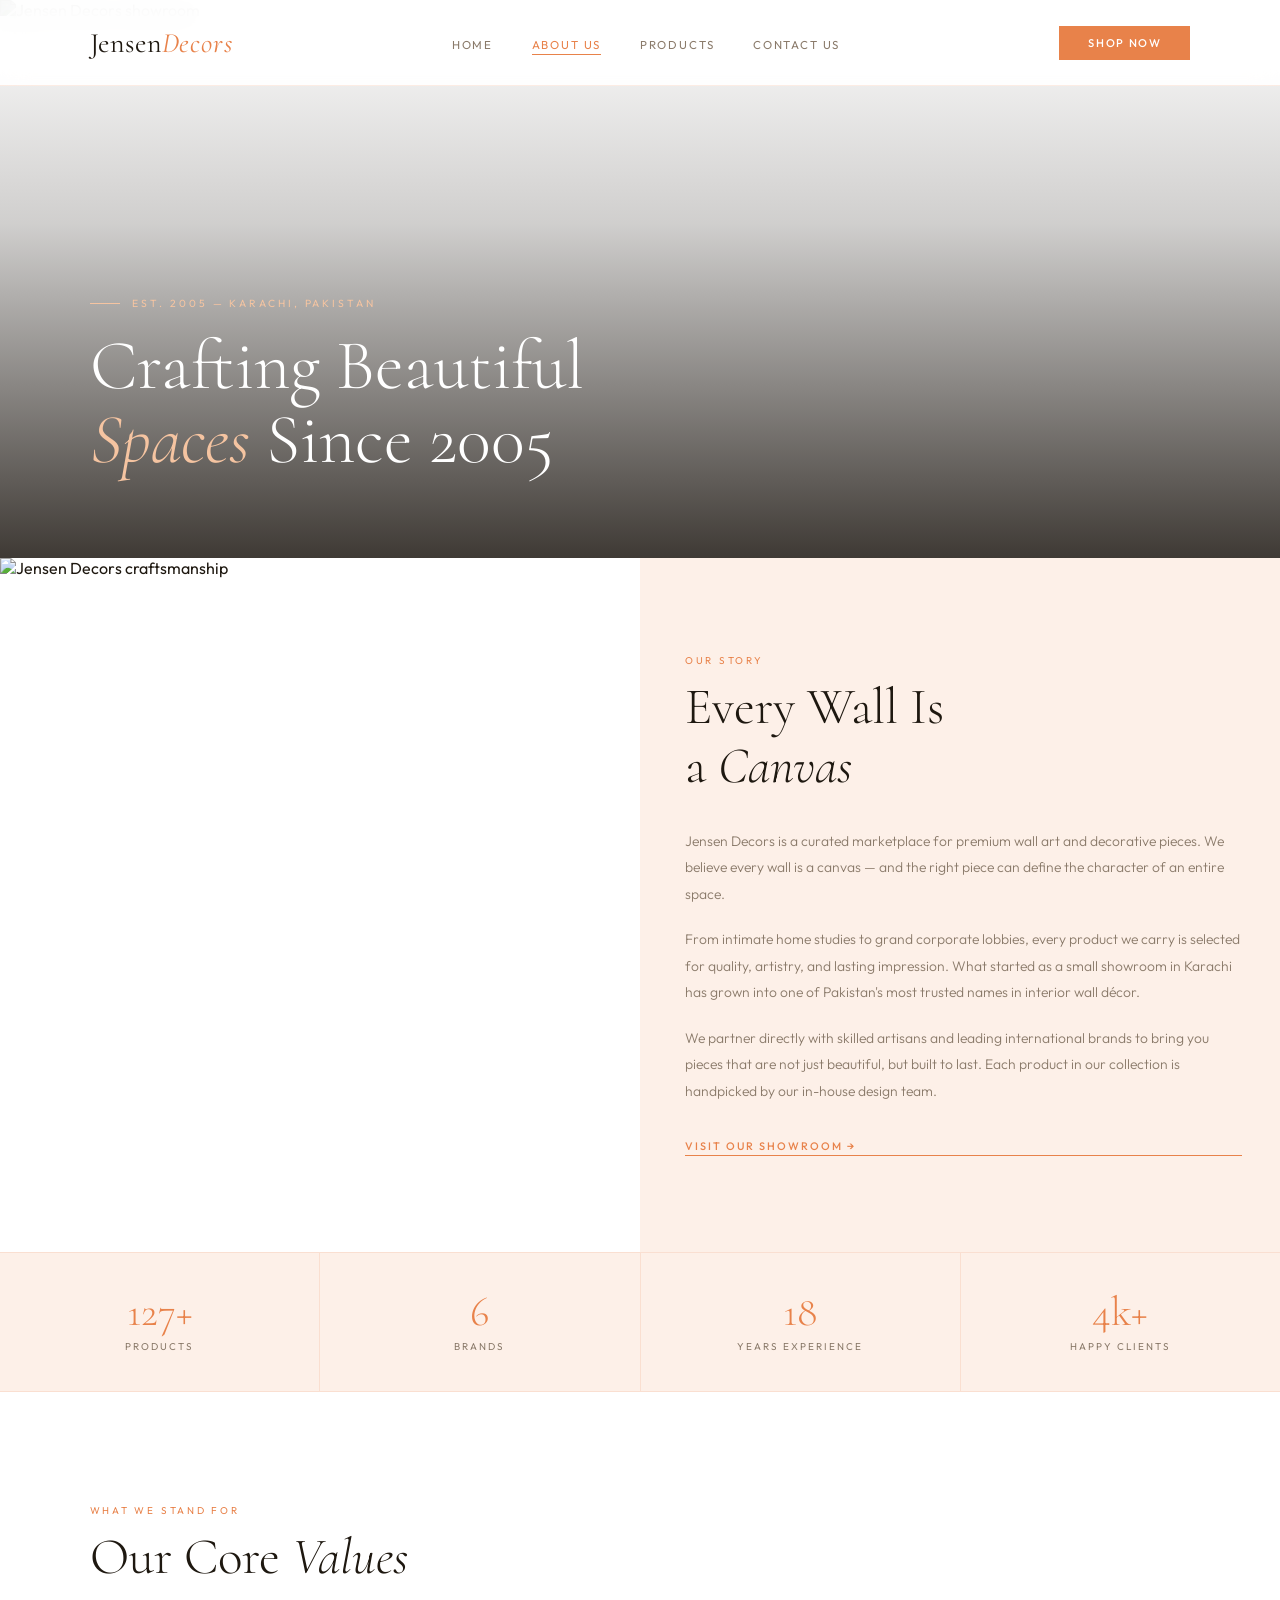
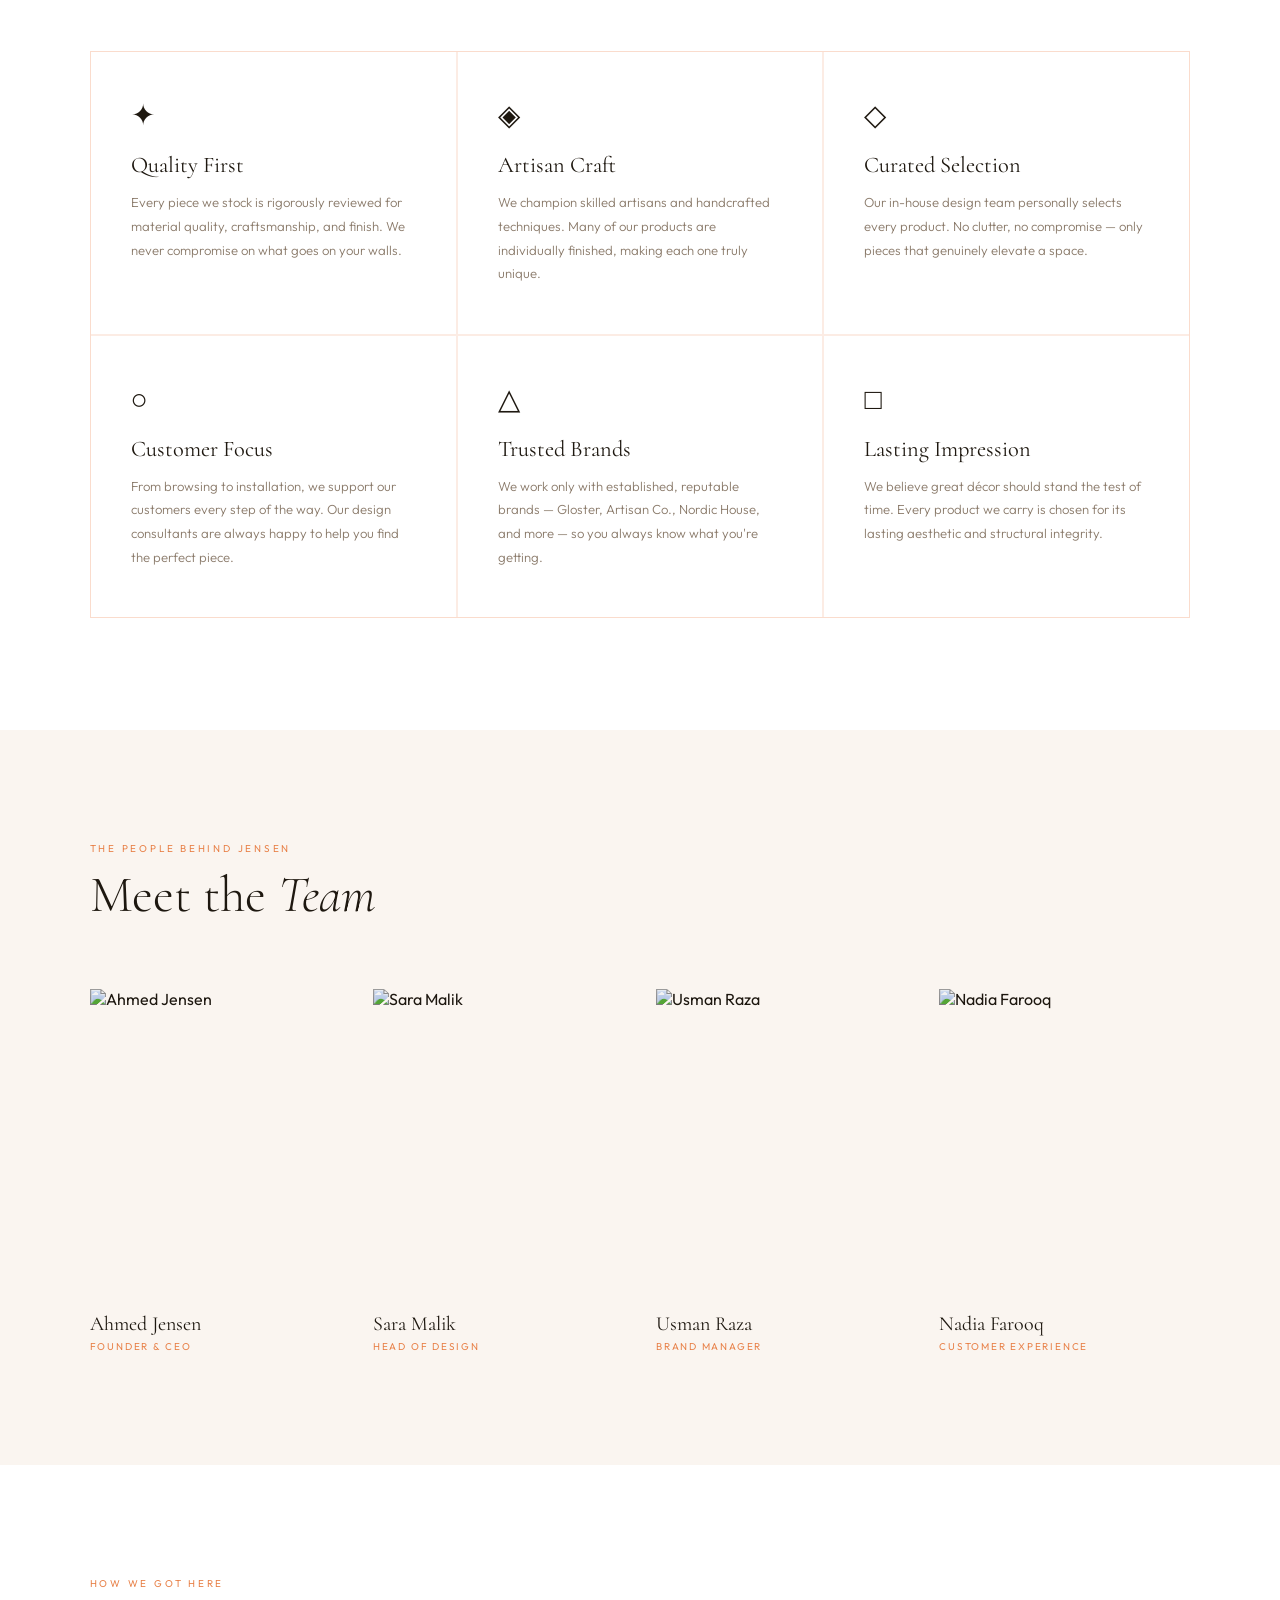
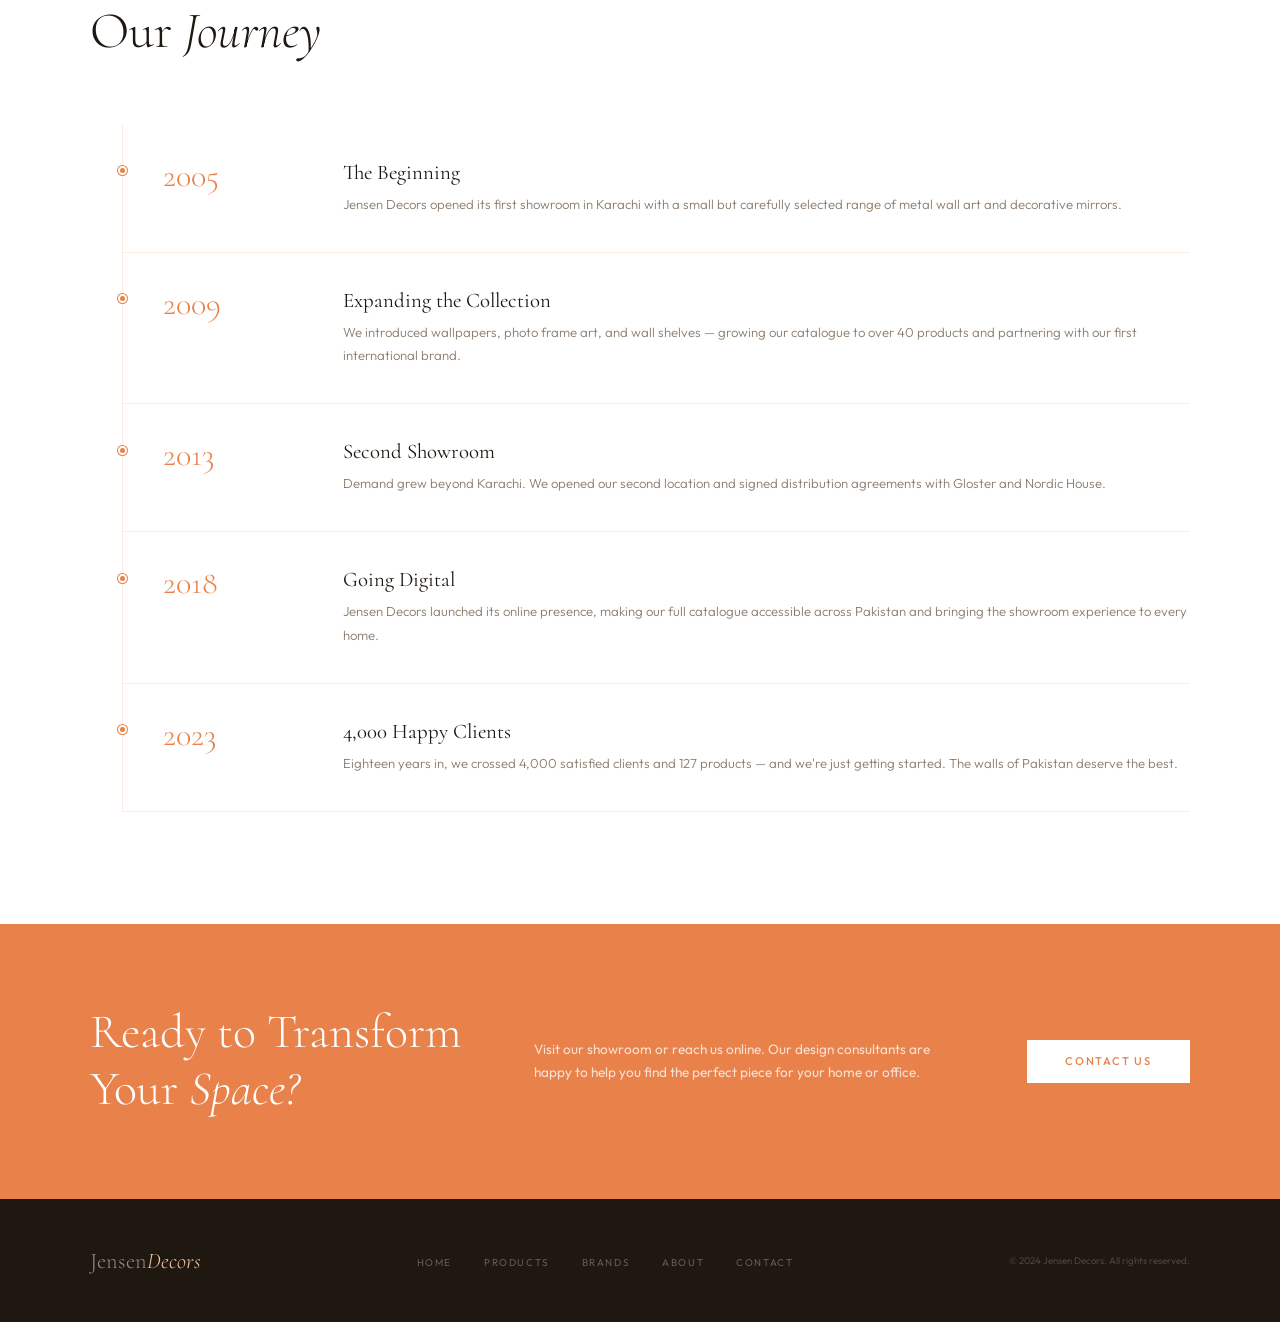
==== about.html @ d96dae10 "Rayyan 1st attempt of E-project" ====
<!DOCTYPE html>
<html lang="en">

<head>
  <meta charset="UTF-8" />
  <meta name="viewport" content="width=device-width, initial-scale=1.0" />
  <title>About Us — Jensen Decors</title>
  <link
    href="https://fonts.googleapis.com/css2?family=Cormorant:ital,wght@0,300;0,400;0,500;1,300;1,400&family=Outfit:wght@300;400;500&display=swap"
    rel="stylesheet" />
  <link rel="stylesheet" href="CSS/about us.css">
  <style>
    /* ── HAMBURGER ── */
    .hbg {
      display: none;
      flex-direction: column;
      justify-content: center;
      gap: 5px;
      cursor: pointer;
      border: none;
      background: none;
      padding: 4px;
      width: 32px;
      height: 32px;
    }

    .hbg span {
      display: block;
      width: 22px;
      height: 1.5px;
      background: var(--ink, #1e1810);
      transform-origin: center;
      transition: transform .38s cubic-bezier(.23, 1, .32, 1),
                  opacity   .28s ease,
                  width     .3s ease;
    }

    .hbg.open span:nth-child(1) { transform: translateY(6.5px) rotate(45deg); }
    .hbg.open span:nth-child(2) { opacity: 0; width: 0; }
    .hbg.open span:nth-child(3) { transform: translateY(-6.5px) rotate(-45deg); }

    /* ── MOBILE NAV DRAWER ── */
    .mob-nav {
      display: none;
      flex-direction: column;
      position: fixed;
      top: 65px; left: 0; right: 0;
      background: #fff;
      border-top: 1px solid rgba(232, 130, 74, .15);
      box-shadow: 0 8px 30px rgba(0, 0, 0, .08);
      z-index: 199;
      padding: 0 7%;
      overflow: hidden;
      max-height: 0;
      transition: max-height .42s cubic-bezier(.23, 1, .32, 1),
                  padding    .42s cubic-bezier(.23, 1, .32, 1);
    }

    .mob-nav.open {
      max-height: 400px;
      padding: 2rem 7%;
    }

    .mob-nav a {
      display: block;
      font-family: 'Outfit', sans-serif;
      font-size: .72rem;
      letter-spacing: .16em;
      text-transform: uppercase;
      color: #8a7a6a;
      font-weight: 400;
      text-decoration: none;
      padding: .6rem 0;
      border-bottom: 1px solid rgba(232, 130, 74, .15);
      transition: color .25s;
    }

    .mob-nav a:last-child { border-bottom: none; }
    .mob-nav a:hover,
    .mob-nav a.active { color: #e8824a; }

    @media (max-width: 900px) {
      .hbg { display: flex; }
    }
  </style>
</head>

<body>

  <!-- NAV -->
  <nav id="nav">
    <a class="logo" href="index.html">Jensen<span>Decors</span></a>
    <ul class="nav-menu">
      <li><a href="index.html">Home</a></li>
      <li><a href="about.html" class="active">About Us</a></li>
      <li><a href="index.html#categories">Products</a></li>
      <li><a href="contact.html">Contact Us</a></li>
    </ul>
    <a class="nav-cta" href="index.html#categories">Shop Now</a>
    <button class="hbg" id="hbg" aria-label="Toggle menu" aria-expanded="false">
      <span></span><span></span><span></span>
    </button>
  </nav>

  <!-- MOBILE NAV DRAWER -->
  <div class="mob-nav" id="mobNav" role="navigation" aria-label="Mobile navigation">
    <a href="index.html">Home</a>
    <a href="about.html" class="active">About Us</a>
    <a href="products.html">Products</a>
    <a href="contact.html">Contact Us</a>
  </div>

  <!-- PAGE HERO -->
  <section class="page-hero">
    <div class="page-hero-img">
      <img src="https://images.unsplash.com/photo-1600210492486-724fe5c67fb0?w=1800&q=80"
        alt="Jensen Decors showroom" />
    </div>
    <div class="page-hero-overlay"></div>
    <div class="page-hero-content">
      <div class="page-hero-tag">Est. 2005 — Karachi, Pakistan</div>
      <h1 class="page-hero-h1">Crafting Beautiful<br><em>Spaces</em> Since 2005</h1>
    </div>
  </section>

  <!-- STORY -->
  <div class="story">
    <div class="story-img reveal">
      <img src="https://images.unsplash.com/photo-1618220179428-22790b461013?w=900&q=80"
        alt="Jensen Decors craftsmanship" />
    </div>
    <div class="story-body reveal reveal-d1">
      <div class="eyebrow">Our Story</div>
      <h2 class="sec-h2">Every Wall Is<br>a <em>Canvas</em></h2>
      <p class="story-p">Jensen Decors is a curated marketplace for premium wall art and decorative pieces. We believe
        every wall is a canvas — and the right piece can define the character of an entire space.</p>
      <p class="story-p">From intimate home studies to grand corporate lobbies, every product we carry is selected for
        quality, artistry, and lasting impression. What started as a small showroom in Karachi has grown into one of
        Pakistan's most trusted names in interior wall décor.</p>
      <p class="story-p">We partner directly with skilled artisans and leading international brands to bring you pieces
        that are not just beautiful, but built to last. Each product in our collection is handpicked by our in-house
        design team.</p>
      <a class="story-link" href="contact.html">Visit Our Showroom →</a>
    </div>
  </div>

  <!-- STATS STRIP -->
  <div class="strip reveal">
    <div class="strip-item">
      <div class="strip-num">127+</div>
      <div class="strip-label">Products</div>
    </div>
    <div class="strip-item">
      <div class="strip-num">6</div>
      <div class="strip-label">Brands</div>
    </div>
    <div class="strip-item">
      <div class="strip-num">18</div>
      <div class="strip-label">Years Experience</div>
    </div>
    <div class="strip-item">
      <div class="strip-num">4k+</div>
      <div class="strip-label">Happy Clients</div>
    </div>
  </div>

  <!-- VALUES -->
  <section class="sec" id="values">
    <div class="values-header reveal">
      <div class="eyebrow">What We Stand For</div>
      <h2 class="sec-h2">Our Core <em>Values</em></h2>
    </div>
    <div class="values-grid">
      <div class="value-card reveal">
        <div class="value-icon">✦</div>
        <div class="value-title">Quality First</div>
        <div class="value-desc">Every piece we stock is rigorously reviewed for material quality, craftsmanship, and
          finish. We never compromise on what goes on your walls.</div>
      </div>
      <div class="value-card reveal reveal-d1">
        <div class="value-icon">◈</div>
        <div class="value-title">Artisan Craft</div>
        <div class="value-desc">We champion skilled artisans and handcrafted techniques. Many of our products are
          individually finished, making each one truly unique.</div>
      </div>
      <div class="value-card reveal reveal-d2">
        <div class="value-icon">◇</div>
        <div class="value-title">Curated Selection</div>
        <div class="value-desc">Our in-house design team personally selects every product. No clutter, no compromise —
          only pieces that genuinely elevate a space.</div>
      </div>
      <div class="value-card reveal">
        <div class="value-icon">○</div>
        <div class="value-title">Customer Focus</div>
        <div class="value-desc">From browsing to installation, we support our customers every step of the way. Our
          design consultants are always happy to help you find the perfect piece.</div>
      </div>
      <div class="value-card reveal reveal-d1">
        <div class="value-icon">△</div>
        <div class="value-title">Trusted Brands</div>
        <div class="value-desc">We work only with established, reputable brands — Gloster, Artisan Co., Nordic House,
          and more — so you always know what you're getting.</div>
      </div>
      <div class="value-card reveal reveal-d2">
        <div class="value-icon">□</div>
        <div class="value-title">Lasting Impression</div>
        <div class="value-desc">We believe great décor should stand the test of time. Every product we carry is chosen
          for its lasting aesthetic and structural integrity.</div>
      </div>
    </div>
  </section>

  <!-- TEAM -->
  <section class="sec" id="team">
    <div class="team-header reveal">
      <div>
        <div class="eyebrow">The People Behind Jensen</div>
        <h2 class="sec-h2">Meet the <em>Team</em></h2>
      </div>
    </div>
    <div class="team-grid">
      <div class="team-card reveal">
        <div class="team-img">
          <img src="https://images.unsplash.com/photo-1560250097-0b93528c311a?w=600&q=80" alt="Ahmed Jensen" />
        </div>
        <div class="team-name">Ahmed Jensen</div>
        <div class="team-role">Founder & CEO</div>
      </div>
      <div class="team-card reveal reveal-d1">
        <div class="team-img">
          <img src="https://images.unsplash.com/photo-1573496359142-b8d87734a5a2?w=600&q=80" alt="Sara Malik" />
        </div>
        <div class="team-name">Sara Malik</div>
        <div class="team-role">Head of Design</div>
      </div>
      <div class="team-card reveal reveal-d2">
        <div class="team-img">
          <img src="https://images.unsplash.com/photo-1472099645785-5658abf4ff4e?w=600&q=80" alt="Usman Raza" />
        </div>
        <div class="team-name">Usman Raza</div>
        <div class="team-role">Brand Manager</div>
      </div>
      <div class="team-card reveal reveal-d3">
        <div class="team-img">
          <img src="https://images.unsplash.com/photo-1580489944761-15a19d654956?w=600&q=80" alt="Nadia Farooq" />
        </div>
        <div class="team-name">Nadia Farooq</div>
        <div class="team-role">Customer Experience</div>
      </div>
    </div>
  </section>

  <!-- TIMELINE -->
  <section class="sec" id="timeline">
    <div class="timeline-header reveal">
      <div class="eyebrow">How We Got Here</div>
      <h2 class="sec-h2">Our <em>Journey</em></h2>
    </div>

    <div class="tl-list">
      <div class="tl-item reveal">
        <div class="tl-year">2005</div>
        <div class="tl-body">
          <div class="tl-title">The Beginning</div>
          <div class="tl-desc">Jensen Decors opened its first showroom in Karachi with a small but carefully selected
            range of metal wall art and decorative mirrors.</div>
        </div>
      </div>
      <div class="tl-item reveal">
        <div class="tl-year">2009</div>
        <div class="tl-body">
          <div class="tl-title">Expanding the Collection</div>
          <div class="tl-desc">We introduced wallpapers, photo frame art, and wall shelves — growing our catalogue to
            over 40 products and partnering with our first international brand.</div>
        </div>
      </div>
      <div class="tl-item reveal">
        <div class="tl-year">2013</div>
        <div class="tl-body">
          <div class="tl-title">Second Showroom</div>
          <div class="tl-desc">Demand grew beyond Karachi. We opened our second location and signed distribution
            agreements with Gloster and Nordic House.</div>
        </div>
      </div>
      <div class="tl-item reveal">
        <div class="tl-year">2018</div>
        <div class="tl-body">
          <div class="tl-title">Going Digital</div>
          <div class="tl-desc">Jensen Decors launched its online presence, making our full catalogue accessible across
            Pakistan and bringing the showroom experience to every home.</div>
        </div>
      </div>
      <div class="tl-item reveal">
        <div class="tl-year">2023</div>
        <div class="tl-body">
          <div class="tl-title">4,000 Happy Clients</div>
          <div class="tl-desc">Eighteen years in, we crossed 4,000 satisfied clients and 127 products — and we're just
            getting started. The walls of Pakistan deserve the best.</div>
        </div>
      </div>
    </div>
  </section>

  <!-- CONTACT BAND -->
  <div class="contact-band reveal">
    <div>
      <h2>Ready to Transform<br>Your <em>Space?</em></h2>
    </div>
    <p>Visit our showroom or reach us online. Our design consultants are happy to help you find the perfect piece for
      your home or office.</p>
    <a class="btn-white" href="contact.html">Contact Us</a>
  </div>

  <!-- FOOTER -->
  <footer>
    <div class="foot-logo">Jensen<span>Decors</span></div>
    <ul class="foot-links">
      <li><a href="index.html">Home</a></li>
      <li><a href="index.html#categories">Products</a></li>
      <li><a href="index.html#brands">Brands</a></li>
      <li><a href="about.html">About</a></li>
      <li><a href="contact.html">Contact</a></li>
    </ul>
    <span class="foot-copy">© 2024 Jensen Decors. All rights reserved.</span>
  </footer>

  <script>
    // Scroll reveal
    const io = new IntersectionObserver(entries => {
      entries.forEach(e => { if (e.isIntersecting) { e.target.classList.add('on'); io.unobserve(e.target); } });
    }, { threshold: 0.1 });
    document.querySelectorAll('.reveal').forEach(el => io.observe(el));

    // Hamburger toggle
    const hbg    = document.getElementById('hbg');
    const mobNav = document.getElementById('mobNav');
    let isOpen   = false;

    hbg.addEventListener('click', function () {
      isOpen = !isOpen;
      hbg.classList.toggle('open', isOpen);
      hbg.setAttribute('aria-expanded', isOpen);

      if (isOpen) {
        mobNav.style.display = 'flex';
        mobNav.offsetHeight;
        mobNav.classList.add('open');
      } else {
        mobNav.classList.remove('open');
        mobNav.addEventListener('transitionend', function handler() {
          if (!isOpen) mobNav.style.display = 'none';
          mobNav.removeEventListener('transitionend', handler);
        });
      }
    });

    mobNav.querySelectorAll('a').forEach(function (link) {
      link.addEventListener('click', function () {
        isOpen = false;
        hbg.classList.remove('open');
        hbg.setAttribute('aria-expanded', 'false');
        mobNav.classList.remove('open');
        mobNav.addEventListener('transitionend', function handler() {
          mobNav.style.display = 'none';
          mobNav.removeEventListener('transitionend', handler);
        });
      });
    });
  </script>
</body>

</html>
---- CSS/about us.css ----
*,
    *::before,
    *::after {
      margin: 0;
      padding: 0;
      box-sizing: border-box;
    }

    html {
      scroll-behavior: smooth;
    }

    body {
      font-family: 'Outfit', sans-serif;
      background: #ffffff;
      color: #1e1810;
      overflow-x: hidden;
    }

    img {
      display: block;
      width: 100%;
      height: 100%;
      object-fit: cover;
    }

    a {
      text-decoration: none;
      color: inherit;
    }

    /* ── NAV ── */
    nav {
      position: fixed;
      top: 0;
      left: 0;
      right: 0;
      z-index: 200;
      display: flex;
      align-items: center;
      justify-content: space-between;
      padding: 1.6rem 7%;
      background: rgba(255, 255, 255, .94);
      backdrop-filter: blur(14px);
      border-bottom: 1px solid  rgba(232, 130, 74, .15);
      transition: all 450ms ease;
    }

    .logo {
      font-family: 'Cormorant', serif;
      font-size: 1.75rem;
      font-weight: 400;
      letter-spacing: .03em;
      color: #1e1810;
    }

    .logo span {
      font-style: italic;
      color: #e8824a;
    }

    .nav-menu {
      display: flex;
      gap: 2.4rem;
      list-style: none;
    }

    .nav-menu a {
      font-size: .72rem;
      letter-spacing: .16em;
      text-transform: uppercase;
      color: #8a7a6a;
      font-weight: 400;
      position: relative;
      padding-bottom: 3px;
      transition: color .3s;
    }

    .nav-menu a::after {
      content: '';
      position: absolute;
      bottom: 0;
      left: 0;
      width: 0;
      height: 1px;
      background: #e8824a;
      transition: width .35s ease;
    }

    .nav-menu a:hover {
      color: #e8824a;
    }

    .nav-menu a:hover::after {
      width: 100%;
    }

    .nav-menu a.active {
      color: #e8824a;
    }

    .nav-menu a.active::after {
      width: 100%;
    }

    .nav-cta {
      font-size: .7rem;
      letter-spacing: .15em;
      text-transform: uppercase;
      color: #ffffff;
      background: #e8824a;
      padding: .62rem 1.8rem;
      font-weight: 500;
      transition: opacity .3s;
    }

    .nav-cta:hover {
      opacity: .85;
    }

    .hbg {
      display: none;
      flex-direction: column;
      gap: 5px;
      cursor: pointer;
      border: none;
      background: none;
    }

    .hbg span {
      display: block;
      width: 22px;
      height: 1.5px;
      background: #1e1810;
    }

    /* ── PAGE HERO ── */
    .page-hero {
      height: 62vh;
      min-height: 400px;
      position: relative;
      overflow: hidden;
      display: flex;
      align-items: flex-end;
      margin-top: 0;
      padding-top: 80px;
    }

    .page-hero-img {
      position: absolute;
      inset: 0;
    }

    .page-hero-img img {
      object-position: center 40%;
      filter: brightness(.55);
    }

    .page-hero-overlay {
      position: absolute;
      inset: 0;
      background: linear-gradient(to top, rgba(20, 14, 8, .82) 0%, rgba(20, 14, 8, .2) 60%, transparent 100%);
    }

    .page-hero-content {
      position: relative;
      z-index: 2;
      padding: 0 7% 5rem;
      animation: heroUp 1s cubic-bezier(.16, 1, .3, 1) both;
    }

    @keyframes heroUp {
      from {
        opacity: 0;
        transform: translateY(28px);
      }

      to {
        opacity: 1;
        transform: translateY(0);
      }
    }

    .page-hero-tag {
      display: inline-flex;
      align-items: center;
      gap: .8rem;
      font-size: .65rem;
      letter-spacing: .28em;
      text-transform: uppercase;
      color: #f5c4a1;
      margin-bottom: 1.2rem;
    }

    .page-hero-tag::before {
      content: '';
      width: 30px;
      height: 1px;
      background: #f5c4a1;
    }

    .page-hero-h1 {
      font-family: 'Cormorant', serif;
      font-size: clamp(2.8rem, 5.5vw, 5rem);
      font-weight: 300;
      line-height: 1.06;
      color: #fff;
    }

    .page-hero-h1 em {
      font-style: italic;
      color: #f5c4a1;
    }

    /* ── SHARED SECTION ── */
    .sec {
      padding: 7rem 7%;
    }

    .eyebrow {
      font-size: .62rem;
      letter-spacing: .28em;
      text-transform: uppercase;
      color: #e8824a;
      margin-bottom: .7rem;
    }

    .sec-h2 {
      font-family: 'Cormorant', serif;
      font-size: clamp(2.2rem, 4vw, 3.4rem);
      font-weight: 300;
      line-height: 1.15;
      color: #1e1810;
    }

    .sec-h2 em {
      font-style: italic;
    }

    /* ── STORY SECTION ── */
    .story {
      display: grid;
      grid-template-columns: 1fr 1fr;
      min-height: 580px;
    }

    .story-img {
      position: relative;
      overflow: hidden;
    }

    .story-img img {
      height: 100%;
    }

    .story-body {
      background: #fdf0e8;
      padding: 6rem 6% 6rem 7%;
      display: flex;
      flex-direction: column;
      justify-content: center;
    }

    .story-body .sec-h2 {
      margin-bottom: 2rem;
    }

    .story-p {
      font-size: .87rem;
      color: #8a7a6a;
      line-height: 1.9;
      font-weight: 300;
      margin-bottom: 1.2rem;
    }

    .story-link {
      display: inline-flex;
      align-items: center;
      gap: .7rem;
      margin-top: 1rem;
      font-size: .68rem;
      letter-spacing: .18em;
      text-transform: uppercase;
      color: #e8824a;
      font-weight: 500;
      border-bottom: 1px solid #e8824a;
      padding-bottom: 2px;
      transition: opacity .3s;
    }

    .story-link:hover {
      opacity: .7;
    }

    /* ── STATS STRIP ── */
    .strip {
      display: flex;
      justify-content: center;
      background: #fdf0e8;
      border-top: 1px solid  rgba(232, 130, 74, .15);
      border-bottom: 1px solid  rgba(232, 130, 74, .15);
    }

    .strip-item {
      flex: 1;
      text-align: center;
      padding: 2.4rem 1rem;
      border-right: 1px solid  rgba(232, 130, 74, .15);
    }

    .strip-item:last-child {
      border-right: none;
    }

    .strip-num {
      font-family: 'Cormorant', serif;
      font-size: 2.6rem;
      font-weight: 300;
      color: #e8824a;
      line-height: 1;
    }

    .strip-label {
      font-size: .62rem;
      letter-spacing: .2em;
      text-transform: uppercase;
      color: #8a7a6a;
      margin-top: .4rem;
    }

    /* ── VALUES ── */
    #values {
      background: #ffffff;
    }

    .values-header {
      margin-bottom: 4rem;
    }

    .values-grid {
      display: grid;
      grid-template-columns: repeat(3, 1fr);
      gap: 2px;
      background:  rgba(232, 130, 74, .15);
      border: 1px solid  rgba(232, 130, 74, .15);
    }

    .value-card {
      background: #ffffff;
      padding: 3rem 2.5rem;
      transition: background .3s;
    }

    .value-card:hover {
      background: #faf5f0;
    }

    .value-icon {
      font-size: 1.8rem;
      margin-bottom: 1.4rem;
      line-height: 1;
    }

    .value-title {
      font-family: 'Cormorant', serif;
      font-size: 1.4rem;
      font-weight: 400;
      color: #1e1810;
      margin-bottom: .8rem;
    }

    .value-desc {
      font-size: .82rem;
      color: #8a7a6a;
      line-height: 1.8;
      font-weight: 300;
    }

    /* ── TEAM ── */
    #team {
      background: #faf5f0;
    }

    .team-header {
      display: flex;
      justify-content: space-between;
      align-items: flex-end;
      margin-bottom: 4rem;
      flex-wrap: wrap;
      gap: 1rem;
    }

    .team-grid {
      display: grid;
      grid-template-columns: repeat(4, 1fr);
      gap: 2rem;
    }

    .team-card {
      display: flex;
      flex-direction: column;
    }

    .team-img {
      height: 300px;
      overflow: hidden;
      position: relative;
      margin-bottom: 1.4rem;
    }

    .team-img img {
      transition: transform .6s ease;
      filter: brightness(.95);
    }

    .team-card:hover .team-img img {
      transform: scale(1.04);
    }

    .team-name {
      font-family: 'Cormorant', serif;
      font-size: 1.25rem;
      font-weight: 400;
      color: #1e1810;
      margin-bottom: .3rem;
    }

    .team-role {
      font-size: .62rem;
      letter-spacing: .18em;
      text-transform: uppercase;
      color: #e8824a;
    }

    /* ── TIMELINE ── */
    #timeline {
      background: #ffffff;
    }

    .timeline-header {
      margin-bottom: 4rem;
    }

    .tl-list {
      display: flex;
      flex-direction: column;
      gap: 0;
      border-left: 1px solid  rgba(232, 130, 74, .15);
      margin-left: 2rem;
    }

    .tl-item {
      display: grid;
      grid-template-columns: 140px 1fr;
      gap: 2.5rem;
      padding: 2.2rem 0 2.2rem 2.5rem;
      border-bottom: 1px solid  rgba(232, 130, 74, .15);
      position: relative;
    }

    .tl-item::before {
      content: '';
      position: absolute;
      left: -5px;
      top: 2.6rem;
      width: 9px;
      height: 9px;
      border-radius: 50%;
      background: #e8824a;
      border: 2px solid #ffffff;
      box-shadow: 0 0 0 1px #e8824a;
    }

    .tl-year {
      font-family: 'Cormorant', serif;
      font-size: 2rem;
      font-weight: 300;
      color: #e8824a;
      line-height: 1;
    }


    .tl-title {
      font-family: 'Cormorant', serif;
      font-size: 1.3rem;
      font-weight: 400;
      color: #1e1810;
      margin-bottom: .5rem;
    }

    .tl-desc {
      font-size: .82rem;
      color: #8a7a6a;
      line-height: 1.8;
      font-weight: 300;
    }

    /* ── CONTACT TEASER ── */
    .contact-band {
      background: #e8824a;
      padding: 5rem 7%;
      display: flex;
      align-items: center;
      justify-content: space-between;
      gap: 3rem;
    }

    .contact-band h2 {
      font-family: 'Cormorant', serif;
      font-size: clamp(2rem, 4vw, 3rem);
      font-weight: 300;
      color: #fff;
      line-height: 1.2;
    }

    .contact-band h2 em {
      font-style: italic;
    }

    .contact-band p {
      font-size: .85rem;
      color: rgba(255, 255, 255, .75);
      line-height: 1.7;
      max-width: 420px;
    }

    .btn-white {
      flex-shrink: 0;
      font-size: .7rem;
      letter-spacing: .16em;
      text-transform: uppercase;
      color: #e8824a;
      background: #fff;
      padding: .9rem 2.4rem;
      font-weight: 500;
      white-space: nowrap;
      transition: opacity .3s;
    }

    .btn-white:hover {
      opacity: .9;
    }

    /* ── FOOTER ── */
    footer {
      background: #1e1810;
      padding: 3rem 7%;
      display: flex;
      justify-content: space-between;
      align-items: center;
    }

    .foot-logo {
      font-family: 'Cormorant', serif;
      font-size: 1.4rem;
      font-weight: 300;
      color: rgba(255, 255, 255, .5);
    }

    .foot-logo span {
      font-style: italic;
      color: #f5c4a1;
    }

    .foot-links {
      display: flex;
      gap: 2rem;
      list-style: none;
    }

    .foot-links a {
      font-size: .62rem;
      letter-spacing: .16em;
      text-transform: uppercase;
      color: rgba(255, 255, 255, .3);
      transition: color .3s;
    }

    .foot-links a:hover {
      color: #f5c4a1;
    }

    .foot-copy {
      font-size: .6rem;
      color: rgba(255, 255, 255, .2);
    }

    /* ── REVEAL ── */
    .reveal {
      opacity: 0;
      transform: translateY(24px);
      transition: opacity .8s ease, transform .8s cubic-bezier(.16, 1, .3, 1);
    }

    .reveal.on {
      opacity: 1;
      transform: none;
    }

    .reveal-d1 {
      transition-delay: .1s;
    }

    .reveal-d2 {
      transition-delay: .2s;
    }

    .reveal-d3 {
      transition-delay: .3s;
    }

    /* ── RESPONSIVE ── */
    @media(max-width:960px) {
        .story {
            grid-template-columns: 1fr;
      }

      .story-img {
          height: 360px;
      }

      .story-body {
        padding: 4rem 7%;
      }
      
      .values-grid {
        grid-template-columns: 1fr 1fr;
      }
      
      .team-grid {
        grid-template-columns: 1fr 1fr;
        gap: 1.5rem;
      }
      
      .contact-band {
        flex-direction: column;
        text-align: center;
        align-items: center;
      }

      .contact-band p {
        max-width: 100%;
      }
    }

    @media(max-width:640px) {

      .nav-menu,
      .nav-cta {
        display: none;
      }

      .hbg {
        display: flex;
      }

      .sec {
        padding: 4rem 5%;
      }

      .page-hero {
        height: 55vh;
        min-height: 320px;
      }

      .page-hero-content {
        padding: 0 5% 4rem;
      }

      .story-img {
        height: 280px;
      }

      .story-body {
        padding: 3rem 5%;
      }

      .strip {
        flex-wrap: wrap;
      }

      .strip-item {
        flex: 1 1 50%;
        border-right: none;
        border-bottom: 1px solid  rgba(232, 130, 74, .15);
      }

      .strip-item:nth-child(odd) {
        border-right: 1px solid  rgba(232, 130, 74, .15);
      }

      .strip-item:last-child {
        border-bottom: none;
      }

      .values-grid {
        grid-template-columns: 1fr;
      }

      .team-grid {
        grid-template-columns: 1fr 1fr;
        gap: 1rem;
      }

      .team-img {
        height: 200px;
      }

      .tl-item {
        grid-template-columns: 80px 1fr;
        gap: 1rem;
        padding-left: 1.5rem;
      }

      .tl-year {
        font-size: 1.4rem;
      }

      .contact-band {
        padding: 3.5rem 5%;
        gap: 1.5rem;
      }

      footer {
        flex-direction: column;
        gap: 1.4rem;
        /* text-align: center; */
      }

      .foot-links {
        justify-content: center;
        flex-wrap: wrap;
        gap: 1.2rem;
      }
    }

    @media(max-width:400px) {
      .team-grid {
        grid-template-columns: 1fr;
      }

      .strip-item {
        flex: 1 1 100%;
        border-right: none;
      }
    }
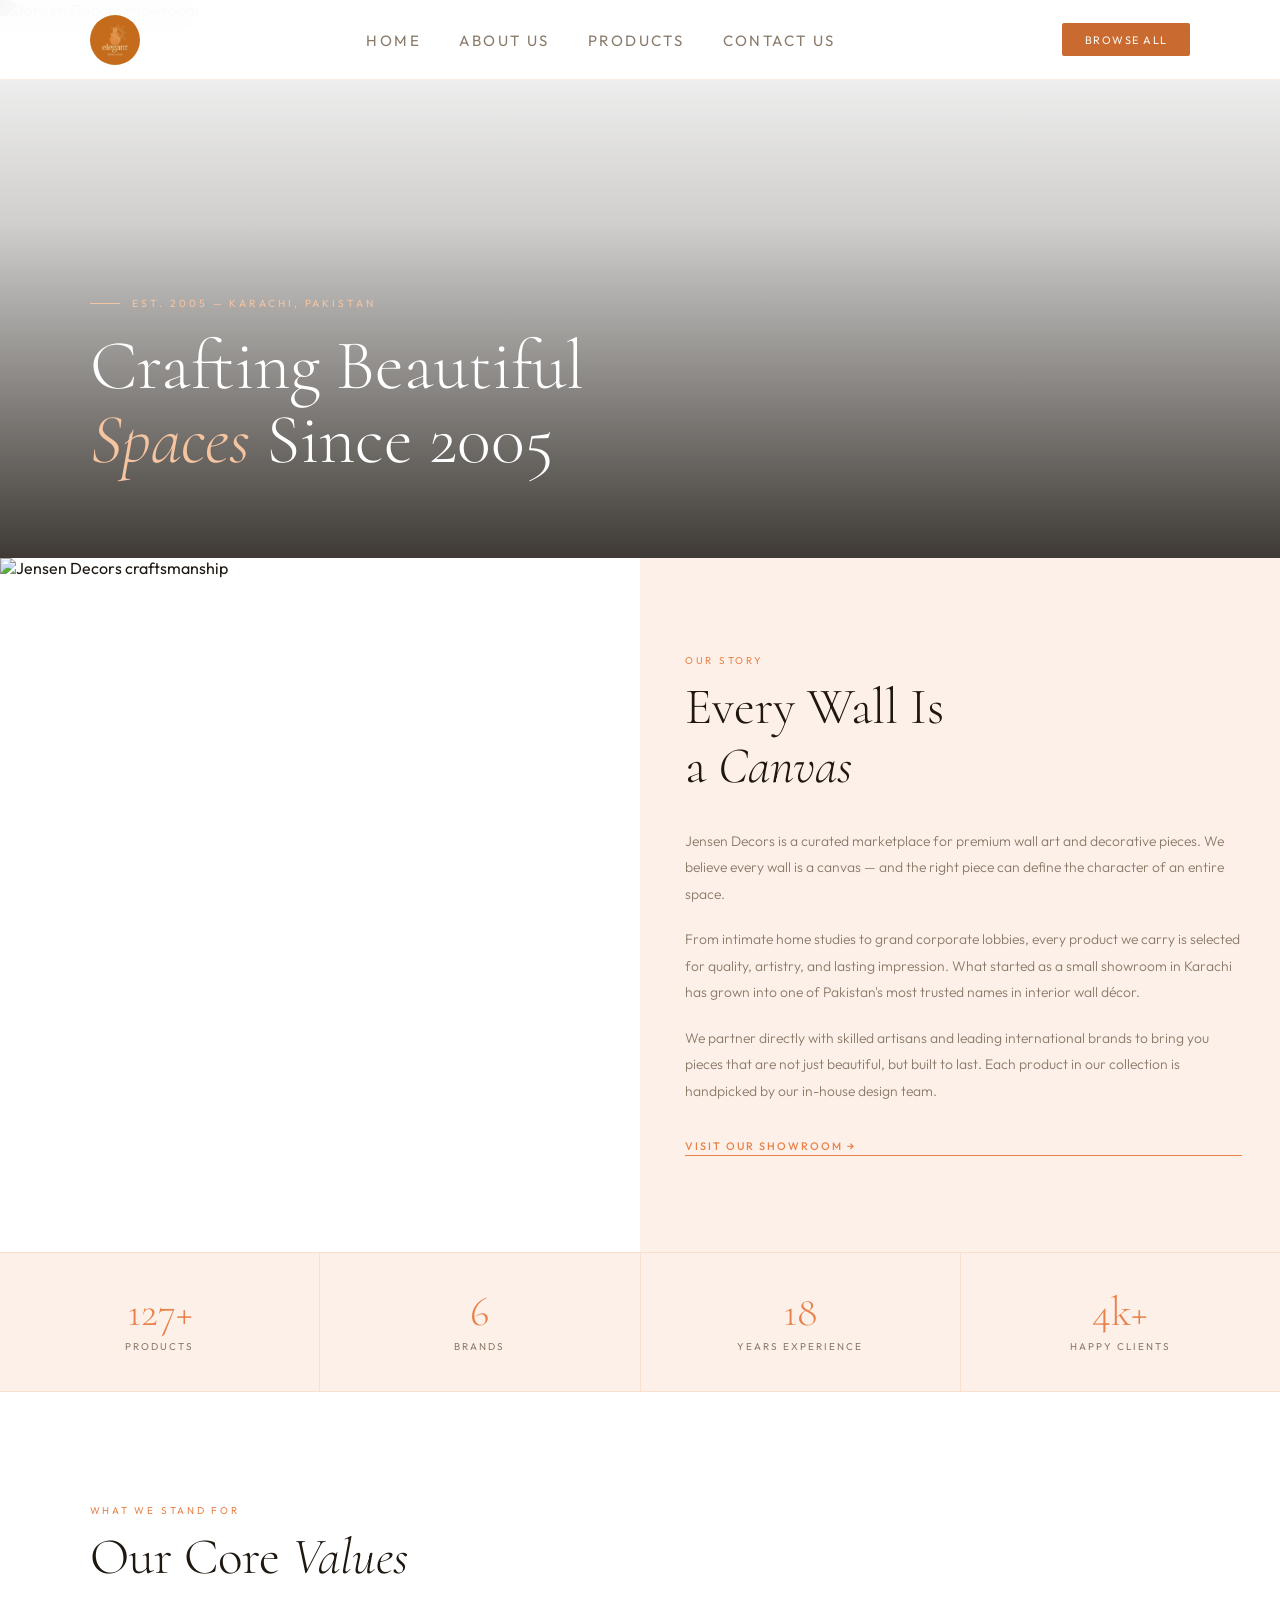
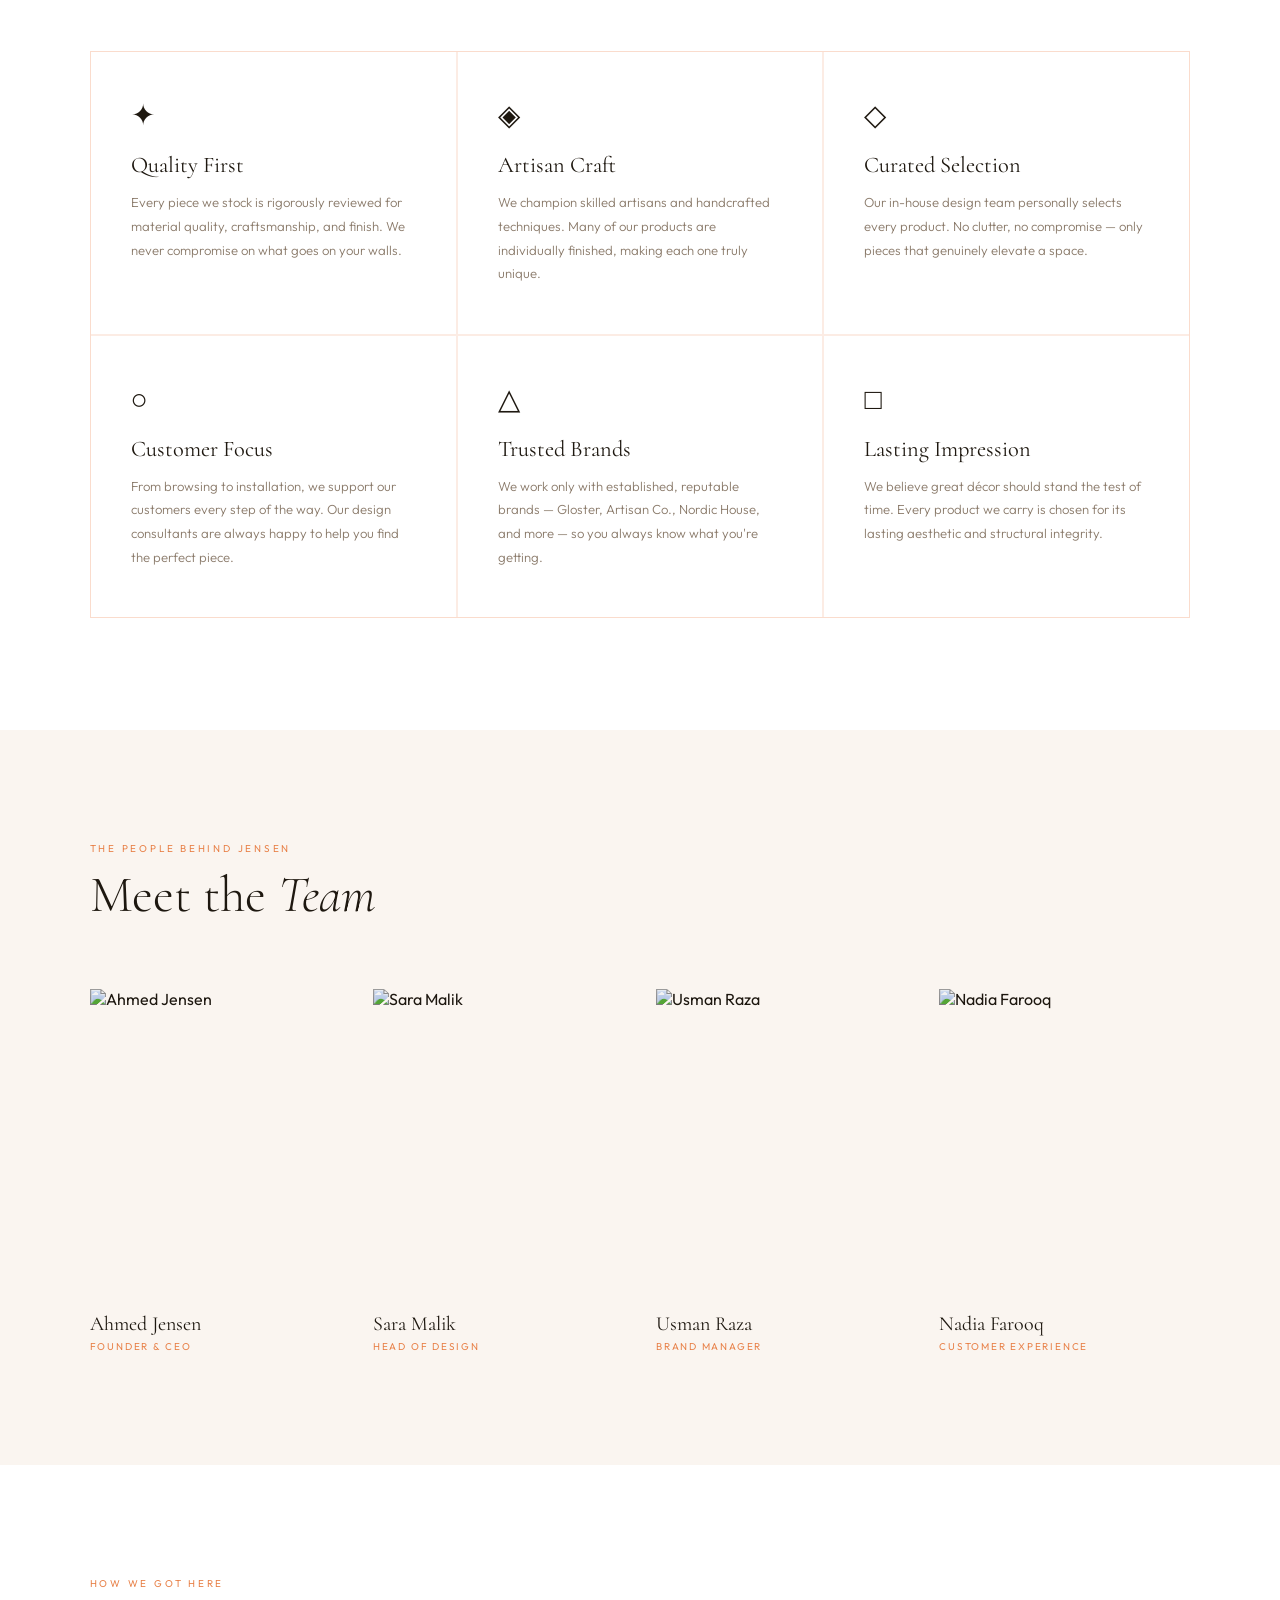
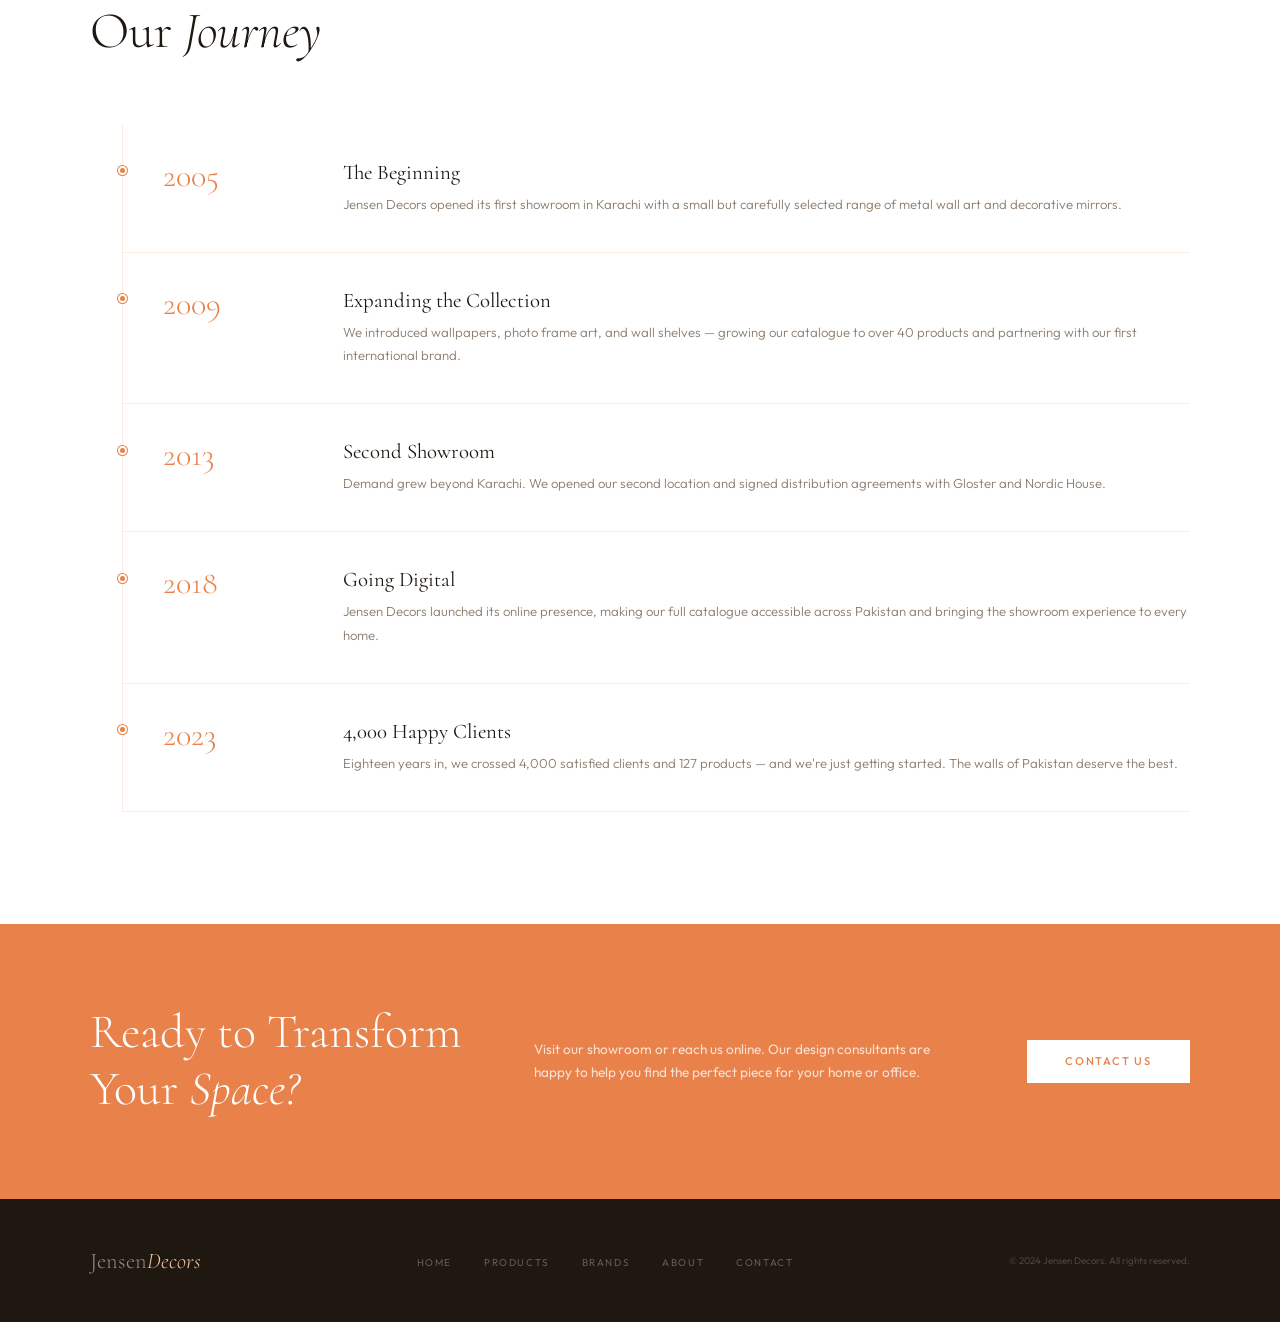
==== commit 17efe077: "updated version" ====
--- a/about.html
+++ b/about.html
@@ -10,78 +10,7 @@
     rel="stylesheet" />
   <link rel="stylesheet" href="CSS/about us.css">
   <style>
-    /* ── HAMBURGER ── */
-    .hbg {
-      display: none;
-      flex-direction: column;
-      justify-content: center;
-      gap: 5px;
-      cursor: pointer;
-      border: none;
-      background: none;
-      padding: 4px;
-      width: 32px;
-      height: 32px;
-    }
-
-    .hbg span {
-      display: block;
-      width: 22px;
-      height: 1.5px;
-      background: var(--ink, #1e1810);
-      transform-origin: center;
-      transition: transform .38s cubic-bezier(.23, 1, .32, 1),
-                  opacity   .28s ease,
-                  width     .3s ease;
-    }
-
-    .hbg.open span:nth-child(1) { transform: translateY(6.5px) rotate(45deg); }
-    .hbg.open span:nth-child(2) { opacity: 0; width: 0; }
-    .hbg.open span:nth-child(3) { transform: translateY(-6.5px) rotate(-45deg); }
-
-    /* ── MOBILE NAV DRAWER ── */
-    .mob-nav {
-      display: none;
-      flex-direction: column;
-      position: fixed;
-      top: 65px; left: 0; right: 0;
-      background: #fff;
-      border-top: 1px solid rgba(232, 130, 74, .15);
-      box-shadow: 0 8px 30px rgba(0, 0, 0, .08);
-      z-index: 199;
-      padding: 0 7%;
-      overflow: hidden;
-      max-height: 0;
-      transition: max-height .42s cubic-bezier(.23, 1, .32, 1),
-                  padding    .42s cubic-bezier(.23, 1, .32, 1);
-    }
-
-    .mob-nav.open {
-      max-height: 400px;
-      padding: 2rem 7%;
-    }
-
-    .mob-nav a {
-      display: block;
-      font-family: 'Outfit', sans-serif;
-      font-size: .72rem;
-      letter-spacing: .16em;
-      text-transform: uppercase;
-      color: #8a7a6a;
-      font-weight: 400;
-      text-decoration: none;
-      padding: .6rem 0;
-      border-bottom: 1px solid rgba(232, 130, 74, .15);
-      transition: color .25s;
-    }
-
-    .mob-nav a:last-child { border-bottom: none; }
-    .mob-nav a:hover,
-    .mob-nav a.active { color: #e8824a; }
-
-    @media (max-width: 900px) {
-      .hbg { display: flex; }
-    }
+    
   </style>
 </head>
 
@@ -89,14 +18,14 @@
 
   <!-- NAV -->
   <nav id="nav">
-    <a class="logo" href="index.html">Jensen<span>Decors</span></a>
+    <img src="Images/Logo.jpg" alt="Logo" class="logo">
     <ul class="nav-menu">
       <li><a href="index.html">Home</a></li>
-      <li><a href="about.html" class="active">About Us</a></li>
-      <li><a href="index.html#categories">Products</a></li>
+      <li><a href="about.html">About Us</a></li>
+      <li><a href="products.html">Products</a></li>
       <li><a href="contact.html">Contact Us</a></li>
     </ul>
-    <a class="nav-cta" href="index.html#categories">Shop Now</a>
+    <a class="nav-cta" href="products.html">Browse All</a>
     <button class="hbg" id="hbg" aria-label="Toggle menu" aria-expanded="false">
       <span></span><span></span><span></span>
     </button>
--- a/CSS/about us.css
+++ b/CSS/about us.css
@@ -44,19 +44,15 @@
       backdrop-filter: blur(14px);
       border-bottom: 1px solid  rgba(232, 130, 74, .15);
       transition: all 450ms ease;
-    }
-
+      height: 80px;
+    }
+
+    
     .logo {
-      font-family: 'Cormorant', serif;
-      font-size: 1.75rem;
-      font-weight: 400;
-      letter-spacing: .03em;
-      color: #1e1810;
-    }
-
-    .logo span {
-      font-style: italic;
-      color: #e8824a;
+      height: 50px;
+      width: 50px;
+      border-radius: 50%;
+      object-fit: contain;
     }
 
     .nav-menu {
@@ -66,7 +62,7 @@
     }
 
     .nav-menu a {
-      font-size: .72rem;
+      font-size: 15px;
       letter-spacing: .16em;
       text-transform: uppercase;
       color: #8a7a6a;
@@ -103,20 +99,20 @@
       width: 100%;
     }
 
-    .nav-cta {
-      font-size: .7rem;
-      letter-spacing: .15em;
-      text-transform: uppercase;
-      color: #ffffff;
-      background: #e8824a;
-      padding: .62rem 1.8rem;
-      font-weight: 500;
-      transition: opacity .3s;
-    }
-
-    .nav-cta:hover {
-      opacity: .85;
-    }
+      .nav-cta {
+      background-color: #c96a30;
+      font-family: 'Outfit', sans-serif;
+      font-size: .68rem;
+      letter-spacing: .14em;
+      text-transform: uppercase;
+      padding: .6rem 1.4rem;
+      color: #faf7f3;
+      text-decoration: none;
+      border-radius: 2px;
+      transition: background .25s, color .25s;
+    }
+
+    .nav-cta:hover { background: #1e1810; color: #fff; }
 
     .hbg {
       display: none;
@@ -743,4 +739,76 @@
         flex: 1 1 100%;
         border-right: none;
       }
+    }
+    /* ── HAMBURGER ── */
+    .hbg {
+      display: none;
+      flex-direction: column;
+      justify-content: center;
+      gap: 5px;
+      cursor: pointer;
+      border: none;
+      background: none;
+      padding: 4px;
+      width: 32px;
+      height: 32px;
+    }
+
+    .hbg span {
+      display: block;
+      width: 22px;
+      height: 1.5px;
+      background: var(--ink, #1e1810);
+      transform-origin: center;
+      transition: transform .38s cubic-bezier(.23, 1, .32, 1),
+                  opacity   .28s ease,
+                  width     .3s ease;
+    }
+
+    .hbg.open span:nth-child(1) { transform: translateY(6.5px) rotate(45deg); }
+    .hbg.open span:nth-child(2) { opacity: 0; width: 0; }
+    .hbg.open span:nth-child(3) { transform: translateY(-6.5px) rotate(-45deg); }
+
+    /* ── MOBILE NAV DRAWER ── */
+    .mob-nav {
+      display: none;
+      flex-direction: column;
+      position: fixed;
+      top: 65px; left: 0; right: 0;
+      background: #fff;
+      border-top: 1px solid rgba(232, 130, 74, .15);
+      box-shadow: 0 8px 30px rgba(0, 0, 0, .08);
+      z-index: 199;
+      padding: 0 7%;
+      overflow: hidden;
+      max-height: 0;
+      transition: max-height .42s cubic-bezier(.23, 1, .32, 1),
+                  padding    .42s cubic-bezier(.23, 1, .32, 1);
+    }
+
+    .mob-nav.open {
+      max-height: 400px;
+      padding: 2rem 7%;
+    }
+
+    .mob-nav a {
+      display: block;
+      font-family: 'Outfit', sans-serif;
+      font-size: .72rem;
+      letter-spacing: .16em;
+      text-transform: uppercase;
+      color: #8a7a6a;
+      font-weight: 400;
+      text-decoration: none;
+      padding: .6rem 0;
+      border-bottom: 1px solid rgba(232, 130, 74, .15);
+      transition: color .25s;
+    }
+
+    .mob-nav a:last-child { border-bottom: none; }
+    .mob-nav a:hover,
+    .mob-nav a.active { color: #e8824a; }
+
+    @media (max-width: 900px) {
+      .hbg { display: flex; }
     }
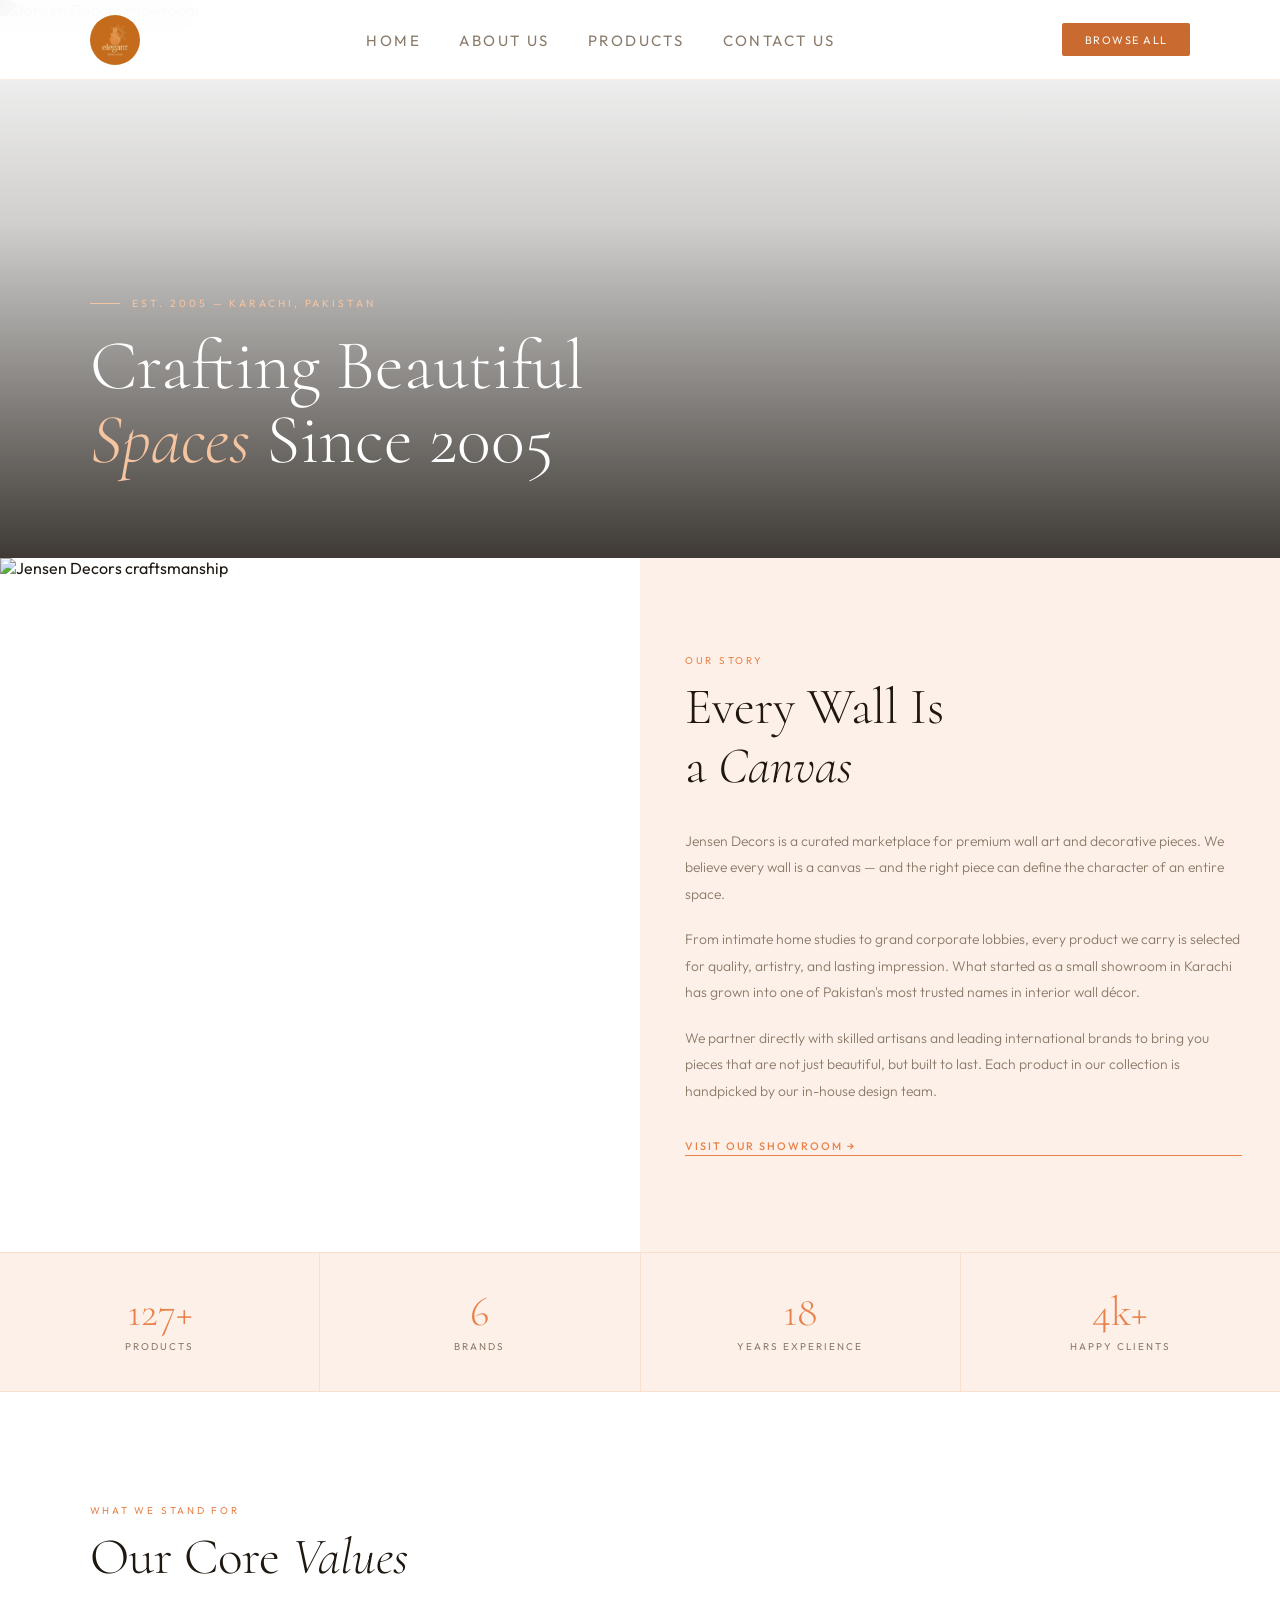
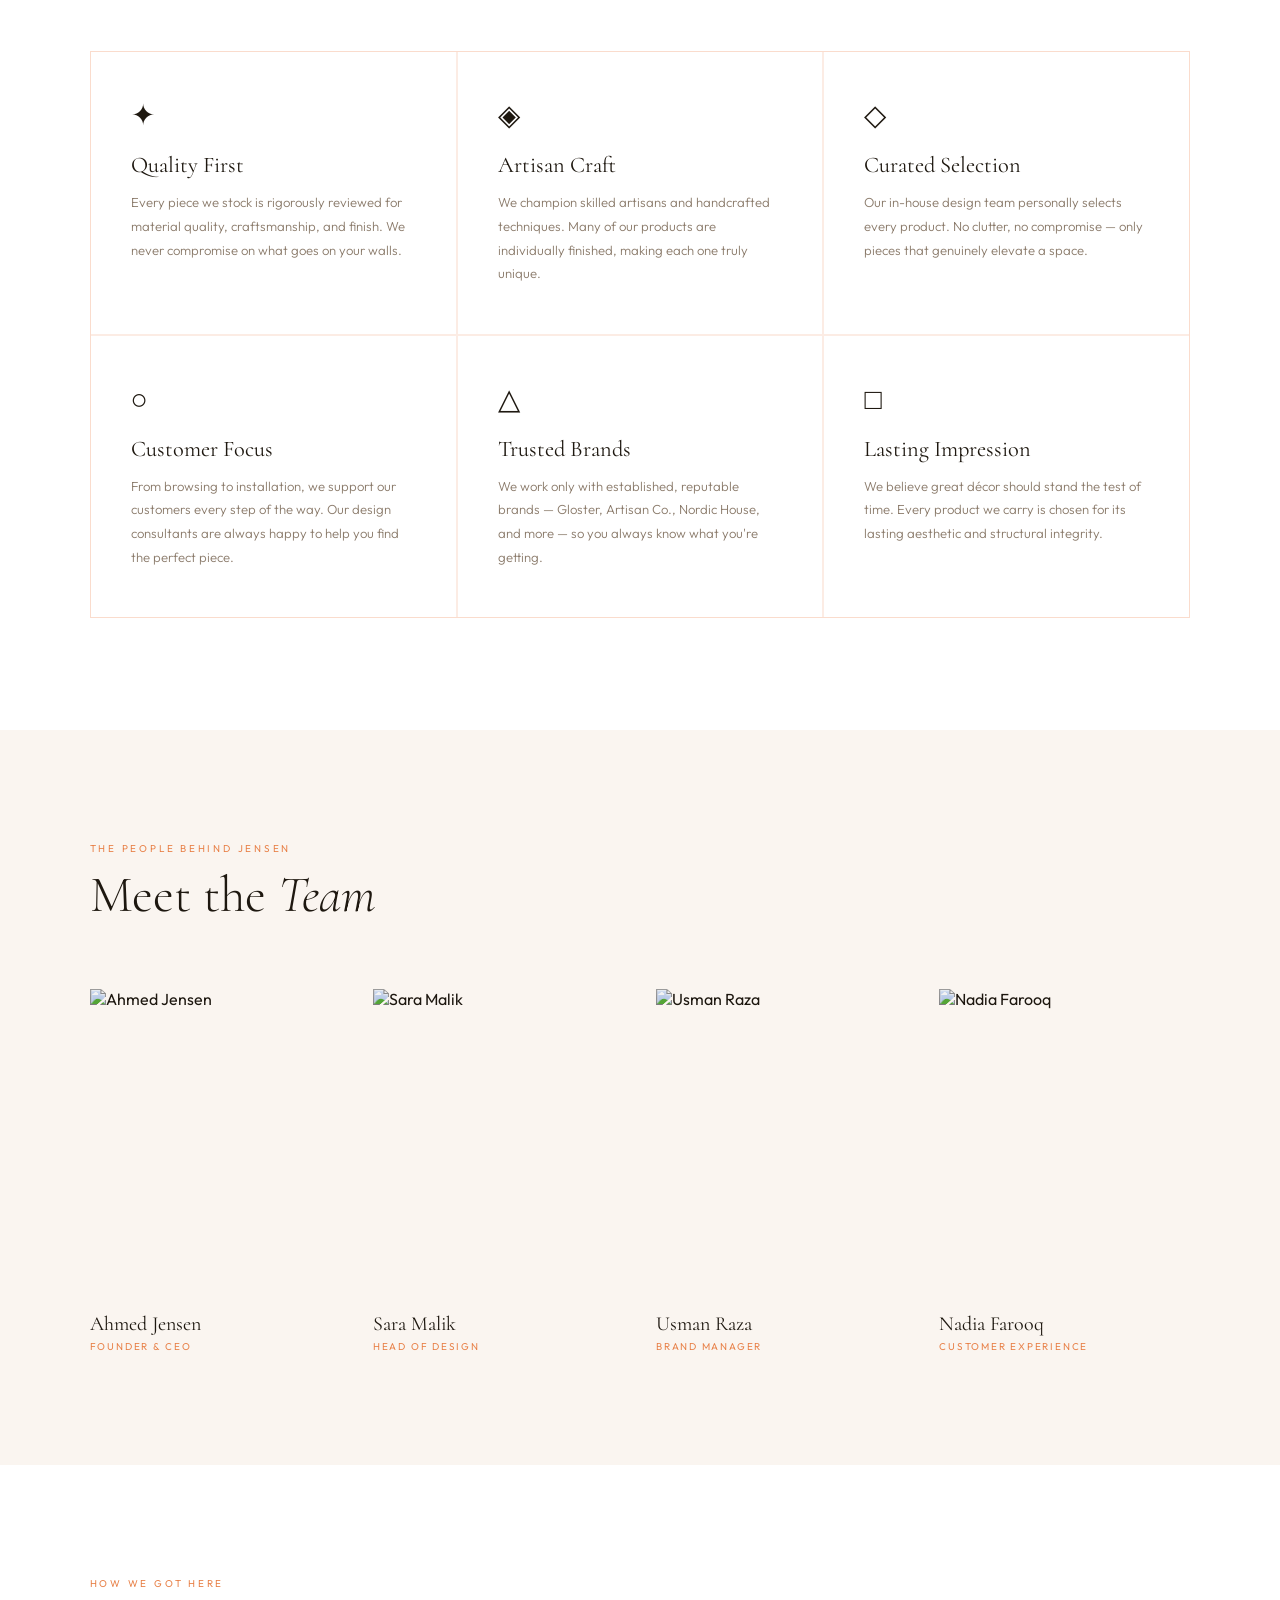
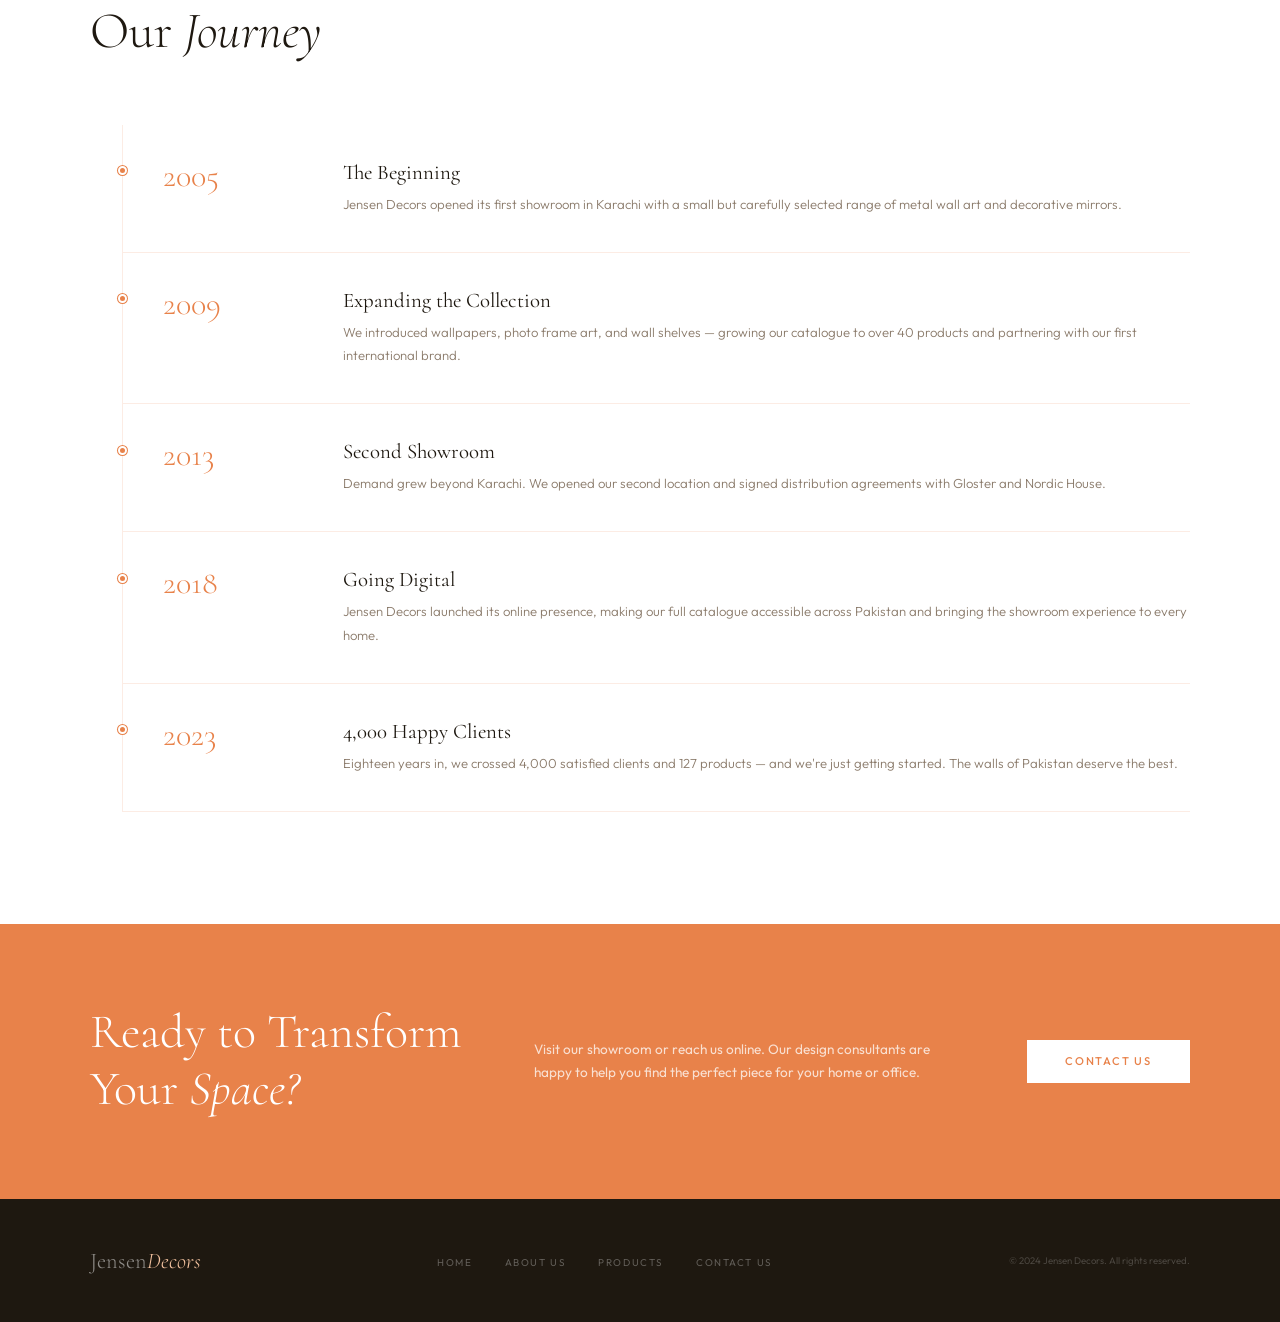
==== commit 4b7a5d21: "footer links update" ====
--- a/about.html
+++ b/about.html
@@ -245,10 +245,9 @@
     <div class="foot-logo">Jensen<span>Decors</span></div>
     <ul class="foot-links">
       <li><a href="index.html">Home</a></li>
-      <li><a href="index.html#categories">Products</a></li>
-      <li><a href="index.html#brands">Brands</a></li>
-      <li><a href="about.html">About</a></li>
-      <li><a href="contact.html">Contact</a></li>
+      <li><a href="about.html">About Us</a></li>
+      <li><a href="products.html">Products</a></li>
+      <li><a href="contact.html">Contact Us</a></li>
     </ul>
     <span class="foot-copy">© 2024 Jensen Decors. All rights reserved.</span>
   </footer>
